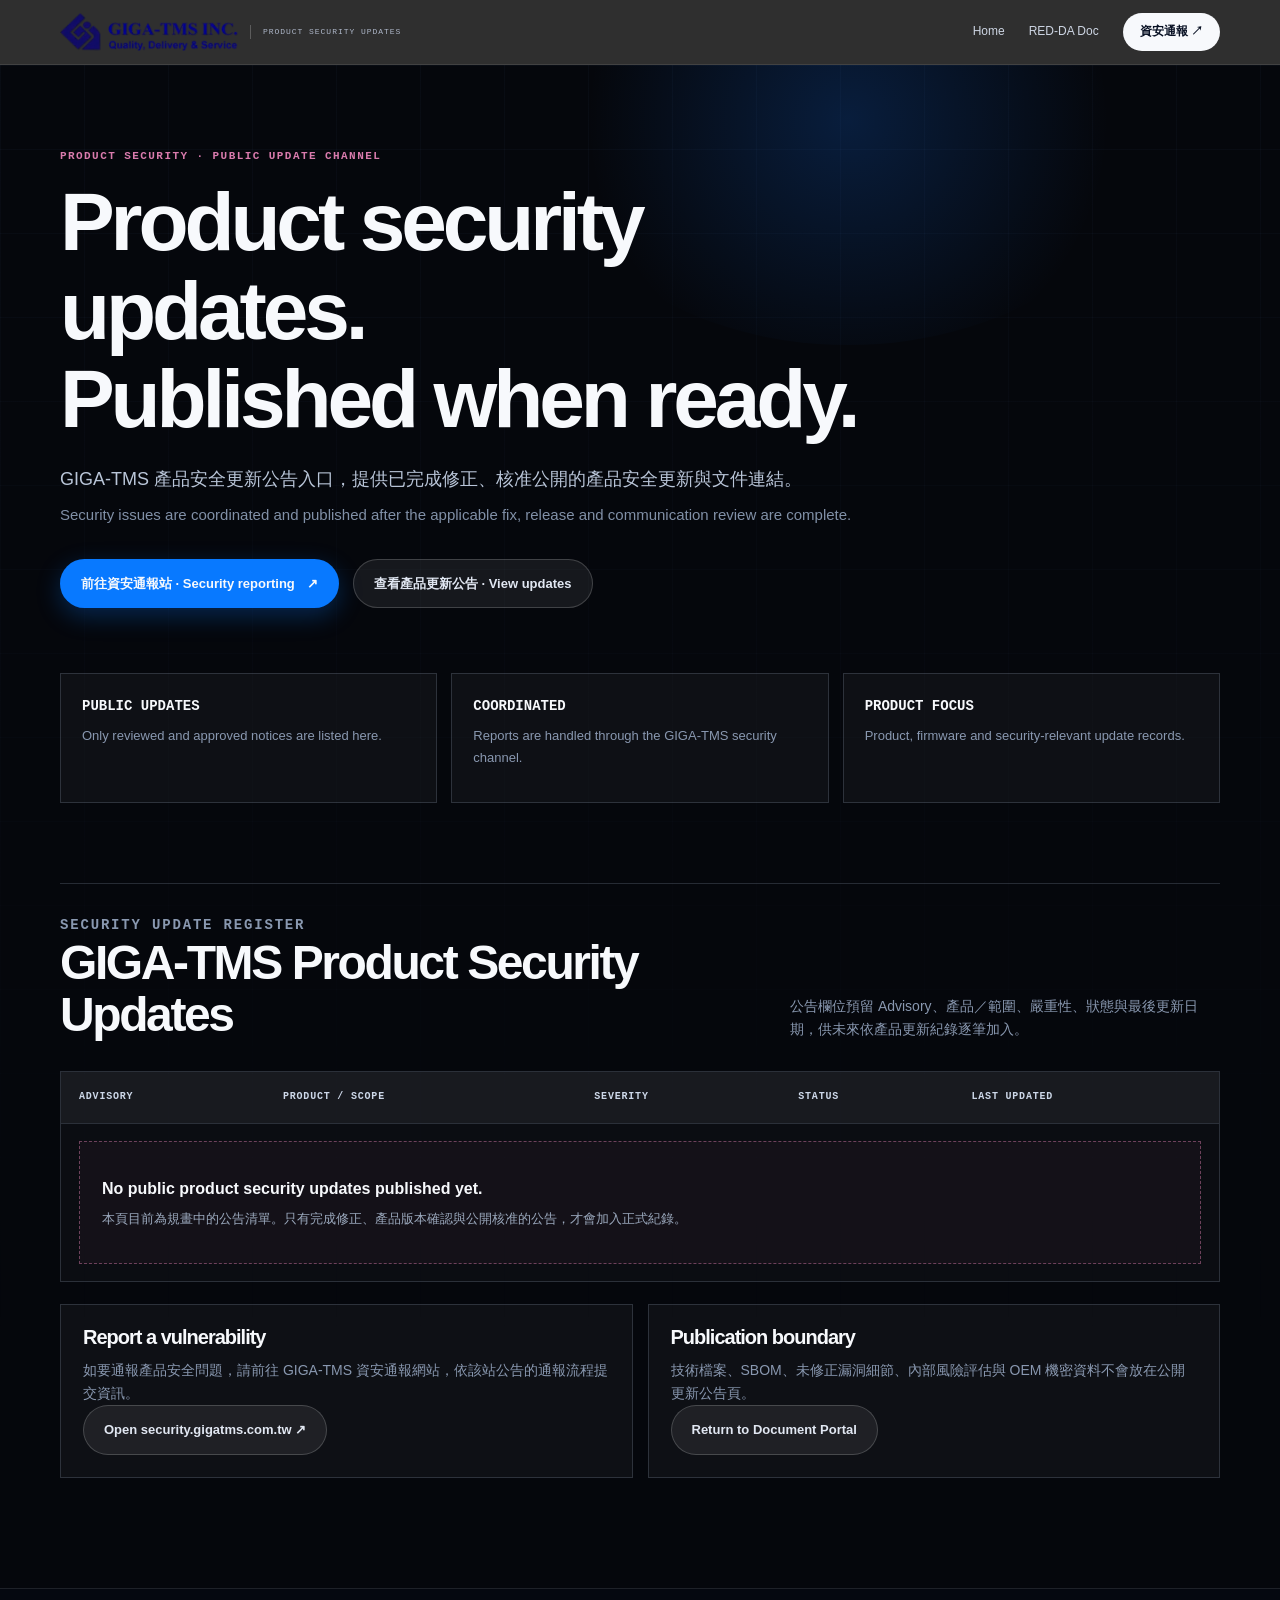
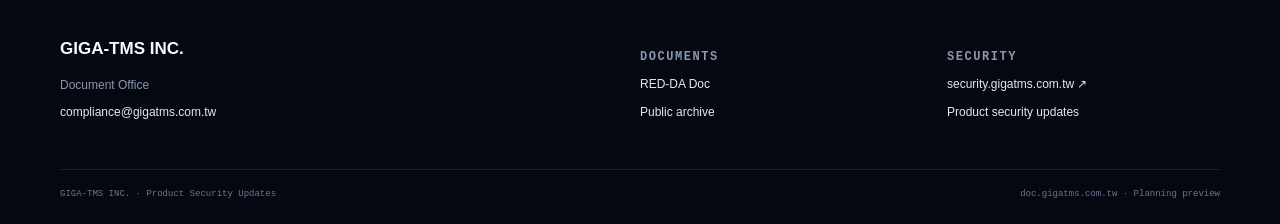
==== security-advisories/index.html @ 60b027fd "Add GIGA-TMS document portal planning site" ====
<!DOCTYPE html>
<html lang="en">
<head>
  <meta charset="UTF-8">
  <meta name="viewport" content="width=device-width, initial-scale=1">
  <title>Product Security Updates · GIGA-TMS Document Portal</title>
  <meta name="description" content="GIGA-TMS product security update and advisory publication page.">
  <meta name="theme-color" content="#05070c">
  <link rel="stylesheet" href="/assets/advisory.css">
</head>
<body>
  <header class="site-header">
    <div class="shell header-inner">
      <a class="brand" href="/" aria-label="GIGA-TMS Document Portal home">
        <img class="header-mark" src="/assets/GIGA-TMS_wordmark_color_transparent.png" alt="GIGA-TMS INC. Quality, Delivery &amp; Service">
        <span class="brand-context">PRODUCT SECURITY UPDATES</span>
      </a>
      <nav class="nav" aria-label="Primary navigation">
        <a href="/">Home</a>
        <a href="/doc/red-da/">RED-DA Doc</a>
        <a class="nav-cta" href="https://security.gigatms.com.tw" target="_blank" rel="noopener">資安通報 ↗</a>
      </nav>
    </div>
  </header>

  <main class="main">
    <div class="shell">
      <p class="eyebrow">PRODUCT SECURITY · PUBLIC UPDATE CHANNEL</p>
      <h1>Product security updates.<br><span>Published when ready.</span></h1>
      <p class="lead">GIGA-TMS 產品安全更新公告入口，提供已完成修正、核准公開的產品安全更新與文件連結。<span class="zh">Security issues are coordinated and published after the applicable fix, release and communication review are complete.</span></p>
      <div class="hero-actions">
        <a class="button button-primary" href="https://security.gigatms.com.tw" target="_blank" rel="noopener">前往資安通報站 · Security reporting <span aria-hidden="true">↗</span></a>
        <a class="button button-secondary" href="#updates">查看產品更新公告 · View updates</a>
      </div>

      <section class="summary-grid" aria-label="Security update policy summary">
        <article class="summary-card"><strong>PUBLIC UPDATES</strong><span>Only reviewed and approved notices are listed here.</span></article>
        <article class="summary-card"><strong>COORDINATED</strong><span>Reports are handled through the GIGA-TMS security channel.</span></article>
        <article class="summary-card"><strong>PRODUCT FOCUS</strong><span>Product, firmware and security-relevant update records.</span></article>
      </section>

      <section class="advisory-section" id="updates" aria-labelledby="updates-title">
        <div class="advisory-head">
          <div><p class="eyebrow">SECURITY UPDATE REGISTER</p><h2 id="updates-title">GIGA-TMS Product Security Updates</h2></div>
          <p>公告欄位預留 Advisory、產品／範圍、嚴重性、狀態與最後更新日期，供未來依產品更新紀錄逐筆加入。</p>
        </div>
        <div class="table-shell">
          <table>
            <thead><tr><th scope="col">Advisory</th><th scope="col">Product / Scope</th><th scope="col">Severity</th><th scope="col">Status</th><th scope="col">Last Updated</th></tr></thead>
            <tbody>
              <tr><td colspan="5"><div class="advisory-empty"><strong>No public product security updates published yet.</strong>本頁目前為規畫中的公告清單。只有完成修正、產品版本確認與公開核准的公告，才會加入正式紀錄。</div></td></tr>
            </tbody>
          </table>
        </div>
      </section>

      <section class="policy" aria-label="Reporting and publication policy">
        <article class="policy-card"><h3>Report a vulnerability</h3><p>如要通報產品安全問題，請前往 GIGA-TMS 資安通報網站，依該站公告的通報流程提交資訊。</p><a class="button button-secondary" href="https://security.gigatms.com.tw" target="_blank" rel="noopener">Open security.gigatms.com.tw ↗</a></article>
        <article class="policy-card"><h3>Publication boundary</h3><p>技術檔案、SBOM、未修正漏洞細節、內部風險評估與 OEM 機密資料不會放在公開更新公告頁。</p><a class="button button-secondary" href="/">Return to Document Portal</a></article>
      </section>
    </div>
  </main>

  <footer class="site-footer">
    <div class="shell footer-grid">
      <div><strong class="footer-company-name">GIGA-TMS INC.</strong><p>Document Office<br><a href="mailto:compliance@gigatms.com.tw">compliance@gigatms.com.tw</a></p></div>
      <div><p class="footer-label">DOCUMENTS</p><a href="/doc/red-da/">RED-DA Doc</a><a href="/doc/red-da/archive/">Public archive</a></div>
      <div><p class="footer-label">SECURITY</p><a href="https://security.gigatms.com.tw" target="_blank" rel="noopener">security.gigatms.com.tw ↗</a><a href="/security-advisories/">Product security updates</a></div>
    </div>
    <div class="shell footer-bottom"><span>GIGA-TMS INC. · Product Security Updates</span><span>doc.gigatms.com.tw · Planning preview</span></div>
  </footer>
</body>
</html>
---- assets/advisory.css ----
:root {
  --black: #05070c;
  --dark: #0b101c;
  --nav: #313131;
  --blue: #0879ff;
  --blue-light: #7db2ff;
  --purple: #693ac1;
  --green: #3ed379;
  --magenta: #d97bad;
  --white: #f7f9fc;
  --text: #c3ccdc;
  --muted: #8795aa;
  --line: rgba(188, 205, 233, .18);
  --sans: Inter, ui-sans-serif, -apple-system, BlinkMacSystemFont, "Segoe UI", "Microsoft JhengHei", "PingFang TC", Arial, sans-serif;
  --mono: "IBM Plex Mono", "SFMono-Regular", Consolas, monospace;
  --max: 1160px;
}

* { box-sizing: border-box; }
html { scroll-behavior: smooth; }
body { margin: 0; color: var(--text); background: var(--black); font-family: var(--sans); line-height: 1.65; }
a { color: inherit; }
.shell { width: min(var(--max), calc(100% - 72px)); margin-inline: auto; }
.site-header { position: sticky; top: 0; z-index: 20; border-bottom: 1px solid rgba(255, 255, 255, .09); background: rgba(49, 49, 49, .96); backdrop-filter: blur(13px); }
.header-inner { display: flex; align-items: center; justify-content: space-between; gap: 28px; min-height: 64px; }
.brand { display: flex; align-items: center; gap: 12px; color: var(--white); text-decoration: none; }
.header-mark { display: block; width: 178px; height: auto; opacity: .98; }
.brand-context { padding-left: 12px; border-left: 1px solid rgba(255, 255, 255, .22); color: #aeb7c9; font-family: var(--mono); font-size: 8px; letter-spacing: .12em; }
.nav { display: flex; align-items: center; gap: 24px; font-size: 12px; }
.nav a { color: #cdd5e3; text-decoration: none; }
.nav a:hover { color: var(--white); }
.nav .nav-cta { padding: 9px 17px; border-radius: 999px; color: #071023; background: var(--white); font-weight: 800; }
.nav .nav-cta:hover { color: var(--white); background: var(--blue); }
.main { position: relative; min-height: calc(100vh - 64px); padding: 82px 0 110px; overflow: hidden; }
.main::before { position: absolute; inset: 0; z-index: -2; background-image: linear-gradient(rgba(105, 134, 190, .055) 1px, transparent 1px), linear-gradient(90deg, rgba(105, 134, 190, .055) 1px, transparent 1px); background-size: 84px 84px; mask-image: linear-gradient(to bottom, rgba(0, 0, 0, .85), transparent 86%); content: ""; }
.main::after { position: absolute; top: -170px; left: 42%; z-index: -1; width: 620px; height: 450px; border-radius: 50%; background: radial-gradient(circle, rgba(22, 119, 255, .2), transparent 68%); content: ""; }
.eyebrow, .table-label, .footer-label { margin: 0 0 13px; color: var(--magenta); font-family: var(--mono); font-size: 11px; font-weight: 800; letter-spacing: .13em; }
h1, h2, h3 { line-height: 1.08; letter-spacing: -.05em; }
h1 { max-width: 900px; margin: 0; color: var(--white); font-size: clamp(44px, 7vw, 82px); }
h2 { margin: 0; color: var(--white); font-size: clamp(28px, 4vw, 48px); }
.lead { max-width: 800px; margin: 20px 0 0; color: #b9c5d8; font-size: 18px; line-height: 1.7; }
.lead .zh { display: block; margin-top: 8px; color: #8190a7; font-size: 15px; }
.hero-actions { display: flex; flex-wrap: wrap; gap: 14px; margin-top: 31px; }
.button { display: inline-flex; align-items: center; gap: 12px; padding: 13px 20px; border: 1px solid transparent; border-radius: 999px; font-size: 13px; font-weight: 800; text-decoration: none; transition: transform .18s ease, background .18s ease, border-color .18s ease; }
.button:hover { transform: translateY(-2px); }
.button-primary { color: var(--white); background: var(--blue); box-shadow: 0 8px 24px rgba(8, 121, 255, .28); }
.button-primary:hover { background: #3d97ff; }
.button-secondary { border-color: rgba(255, 255, 255, .18); color: #e1e7f2; background: rgba(255, 255, 255, .07); }
.button-secondary:hover { border-color: rgba(255, 255, 255, .35); background: rgba(255, 255, 255, .13); }
.summary-grid { display: grid; grid-template-columns: repeat(3, 1fr); gap: 14px; margin-top: 65px; }
.summary-card { min-height: 130px; padding: 21px; border: 1px solid var(--line); background: rgba(255, 255, 255, .035); }
.summary-card strong { display: block; color: var(--white); font-family: var(--mono); font-size: 14px; }
.summary-card span { display: block; margin-top: 7px; color: #8998b0; font-size: 13px; }
.advisory-section { margin-top: 80px; padding-top: 30px; border-top: 1px solid var(--line); }
.advisory-head { display: flex; align-items: end; justify-content: space-between; gap: 28px; }
.advisory-head p { max-width: 430px; margin: 0; color: #8998b0; font-size: 14px; }
.table-shell { margin-top: 30px; overflow-x: auto; border: 1px solid var(--line); background: rgba(255, 255, 255, .025); }
table { width: 100%; min-width: 800px; border-collapse: collapse; font-size: 13px; }
thead { background: rgba(255, 255, 255, .055); }
th, td { padding: 17px 18px; border-bottom: 1px solid var(--line); text-align: left; }
th { color: #cdd8e9; font-family: var(--mono); font-size: 10px; letter-spacing: .08em; text-transform: uppercase; }
td { color: #aebbd0; }
tbody tr:last-child td { border-bottom: 0; }
.advisory-id { color: var(--white); font-family: var(--mono); font-weight: 800; }
.advisory-empty { padding: 34px 22px; border: 1px dashed rgba(217, 123, 173, .45); color: #9ba9bd; background: rgba(217, 123, 173, .04); }
.advisory-empty strong { display: block; margin-bottom: 6px; color: var(--white); font-size: 16px; }
.severity, .status { display: inline-flex; align-items: center; gap: 7px; font-family: var(--mono); font-size: 10px; font-weight: 800; letter-spacing: .06em; }
.severity::before, .status::before { width: 6px; height: 6px; border-radius: 50%; background: currentColor; content: ""; }
.severity { color: #f4c56d; }
.status { color: var(--green); }
.policy { display: grid; grid-template-columns: 1fr 1fr; gap: 15px; margin-top: 22px; }
.policy-card { padding: 22px; border: 1px solid var(--line); background: rgba(255, 255, 255, .035); }
.policy-card h3 { margin: 0; color: var(--white); font-size: 20px; }
.policy-card p { margin: 10px 0 0; color: #8998b0; font-size: 14px; }
.site-footer { border-top: 1px solid rgba(255, 255, 255, .1); background: #050810; }
.footer-grid { display: grid; grid-template-columns: 2fr 1fr 1fr; gap: 34px; padding: 46px 0; }
.footer-company-name { display: block; color: var(--white); font-size: 17px; font-weight: 800; }
.footer-grid p { margin: 13px 0 0; color: #8998b0; font-size: 12px; }
.footer-grid a { display: block; margin-top: 8px; color: #e1e8f3; font-size: 12px; text-decoration: none; }
.footer-grid a:hover { color: var(--blue-light); }
.footer-bottom { display: flex; justify-content: space-between; gap: 20px; padding: 17px 0 22px; border-top: 1px solid rgba(255, 255, 255, .1); color: #677791; font-family: var(--mono); font-size: 9px; }
@media (max-width: 800px) { .summary-grid, .policy { grid-template-columns: 1fr; } .advisory-head { align-items: flex-start; flex-direction: column; } .footer-grid { grid-template-columns: 1fr 1fr; } }
@media (max-width: 570px) { .shell { width: min(var(--max), calc(100% - 28px)); } .header-mark { width: 166px; } .brand-context { display: none; } .nav a:not(.nav-cta) { display: none; } .main { padding-top: 58px; } .summary-grid { grid-template-columns: 1fr; margin-top: 46px; } .footer-grid { grid-template-columns: 1fr; gap: 24px; } .footer-bottom { align-items: flex-start; flex-direction: column; } }
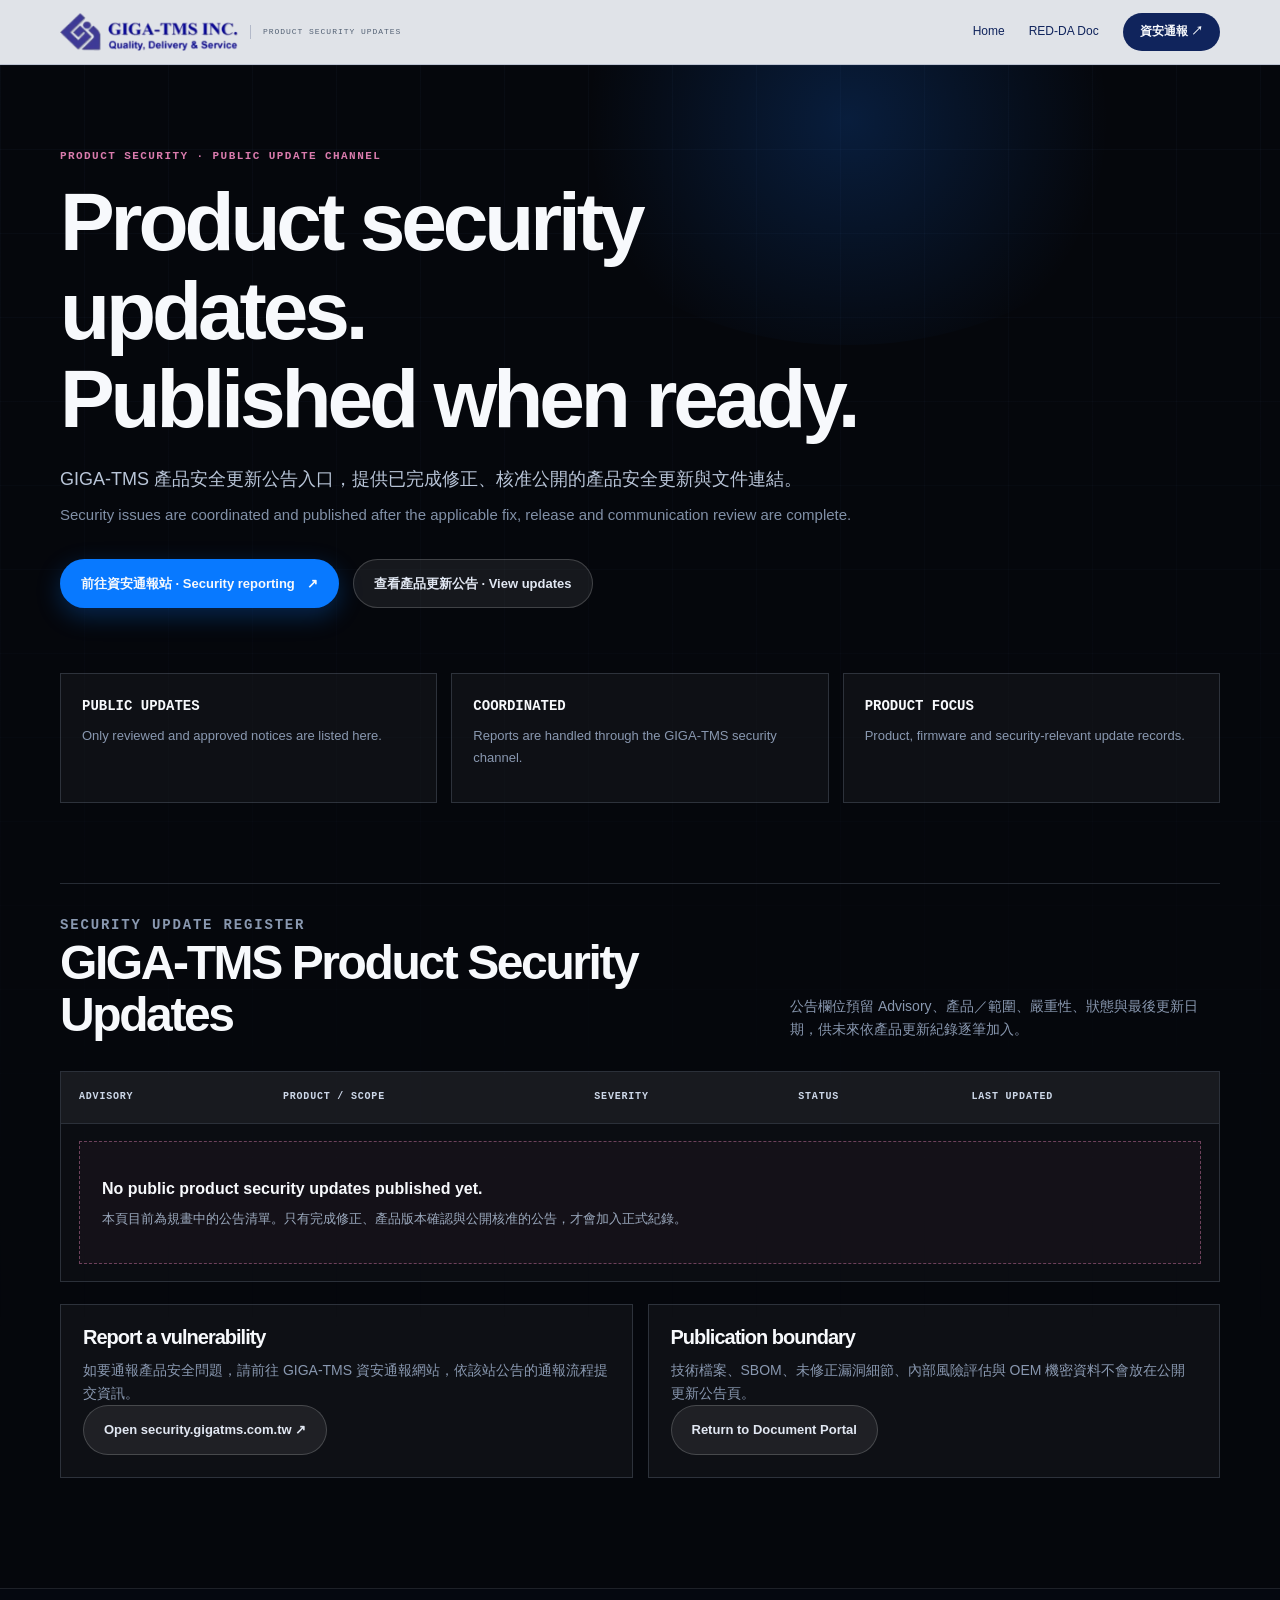
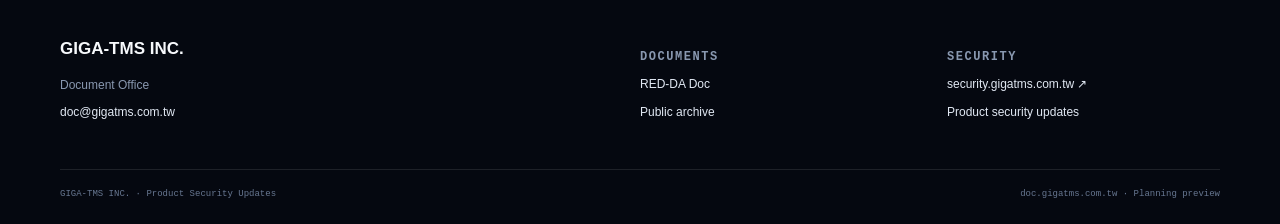
==== commit 662fcbda: "Refresh portal header and document office email" ====
--- a/security-advisories/index.html
+++ b/security-advisories/index.html
@@ -63,7 +63,7 @@
 
   <footer class="site-footer">
     <div class="shell footer-grid">
-      <div><strong class="footer-company-name">GIGA-TMS INC.</strong><p>Document Office<br><a href="mailto:compliance@gigatms.com.tw">compliance@gigatms.com.tw</a></p></div>
+      <div><strong class="footer-company-name">GIGA-TMS INC.</strong><p>Document Office<br><a href="mailto:doc@gigatms.com.tw">doc@gigatms.com.tw</a></p></div>
       <div><p class="footer-label">DOCUMENTS</p><a href="/doc/red-da/">RED-DA Doc</a><a href="/doc/red-da/archive/">Public archive</a></div>
       <div><p class="footer-label">SECURITY</p><a href="https://security.gigatms.com.tw" target="_blank" rel="noopener">security.gigatms.com.tw ↗</a><a href="/security-advisories/">Product security updates</a></div>
     </div>
--- a/assets/advisory.css
+++ b/assets/advisory.css
@@ -1,7 +1,7 @@
 :root {
   --black: #05070c;
   --dark: #0b101c;
-  --nav: #313131;
+  --nav: #e8ebf0;
   --blue: #0879ff;
   --blue-light: #7db2ff;
   --purple: #693ac1;
@@ -21,15 +21,15 @@
 body { margin: 0; color: var(--text); background: var(--black); font-family: var(--sans); line-height: 1.65; }
 a { color: inherit; }
 .shell { width: min(var(--max), calc(100% - 72px)); margin-inline: auto; }
-.site-header { position: sticky; top: 0; z-index: 20; border-bottom: 1px solid rgba(255, 255, 255, .09); background: rgba(49, 49, 49, .96); backdrop-filter: blur(13px); }
+.site-header { position: sticky; top: 0; z-index: 20; border-bottom: 1px solid rgba(16, 36, 92, .16); background: rgba(232, 235, 240, .97); backdrop-filter: blur(13px); }
 .header-inner { display: flex; align-items: center; justify-content: space-between; gap: 28px; min-height: 64px; }
-.brand { display: flex; align-items: center; gap: 12px; color: var(--white); text-decoration: none; }
+.brand { display: flex; align-items: center; gap: 12px; color: #10245c; text-decoration: none; }
 .header-mark { display: block; width: 178px; height: auto; opacity: .98; }
-.brand-context { padding-left: 12px; border-left: 1px solid rgba(255, 255, 255, .22); color: #aeb7c9; font-family: var(--mono); font-size: 8px; letter-spacing: .12em; }
+.brand-context { padding-left: 12px; border-left: 1px solid rgba(16, 36, 92, .22); color: #536174; font-family: var(--mono); font-size: 8px; letter-spacing: .12em; }
 .nav { display: flex; align-items: center; gap: 24px; font-size: 12px; }
-.nav a { color: #cdd5e3; text-decoration: none; }
-.nav a:hover { color: var(--white); }
-.nav .nav-cta { padding: 9px 17px; border-radius: 999px; color: #071023; background: var(--white); font-weight: 800; }
+.nav a { color: #10245c; text-decoration: none; }
+.nav a:hover { color: var(--blue); }
+.nav .nav-cta { padding: 9px 17px; border-radius: 999px; color: var(--white); background: #10245c; font-weight: 800; }
 .nav .nav-cta:hover { color: var(--white); background: var(--blue); }
 .main { position: relative; min-height: calc(100vh - 64px); padding: 82px 0 110px; overflow: hidden; }
 .main::before { position: absolute; inset: 0; z-index: -2; background-image: linear-gradient(rgba(105, 134, 190, .055) 1px, transparent 1px), linear-gradient(90deg, rgba(105, 134, 190, .055) 1px, transparent 1px); background-size: 84px 84px; mask-image: linear-gradient(to bottom, rgba(0, 0, 0, .85), transparent 86%); content: ""; }
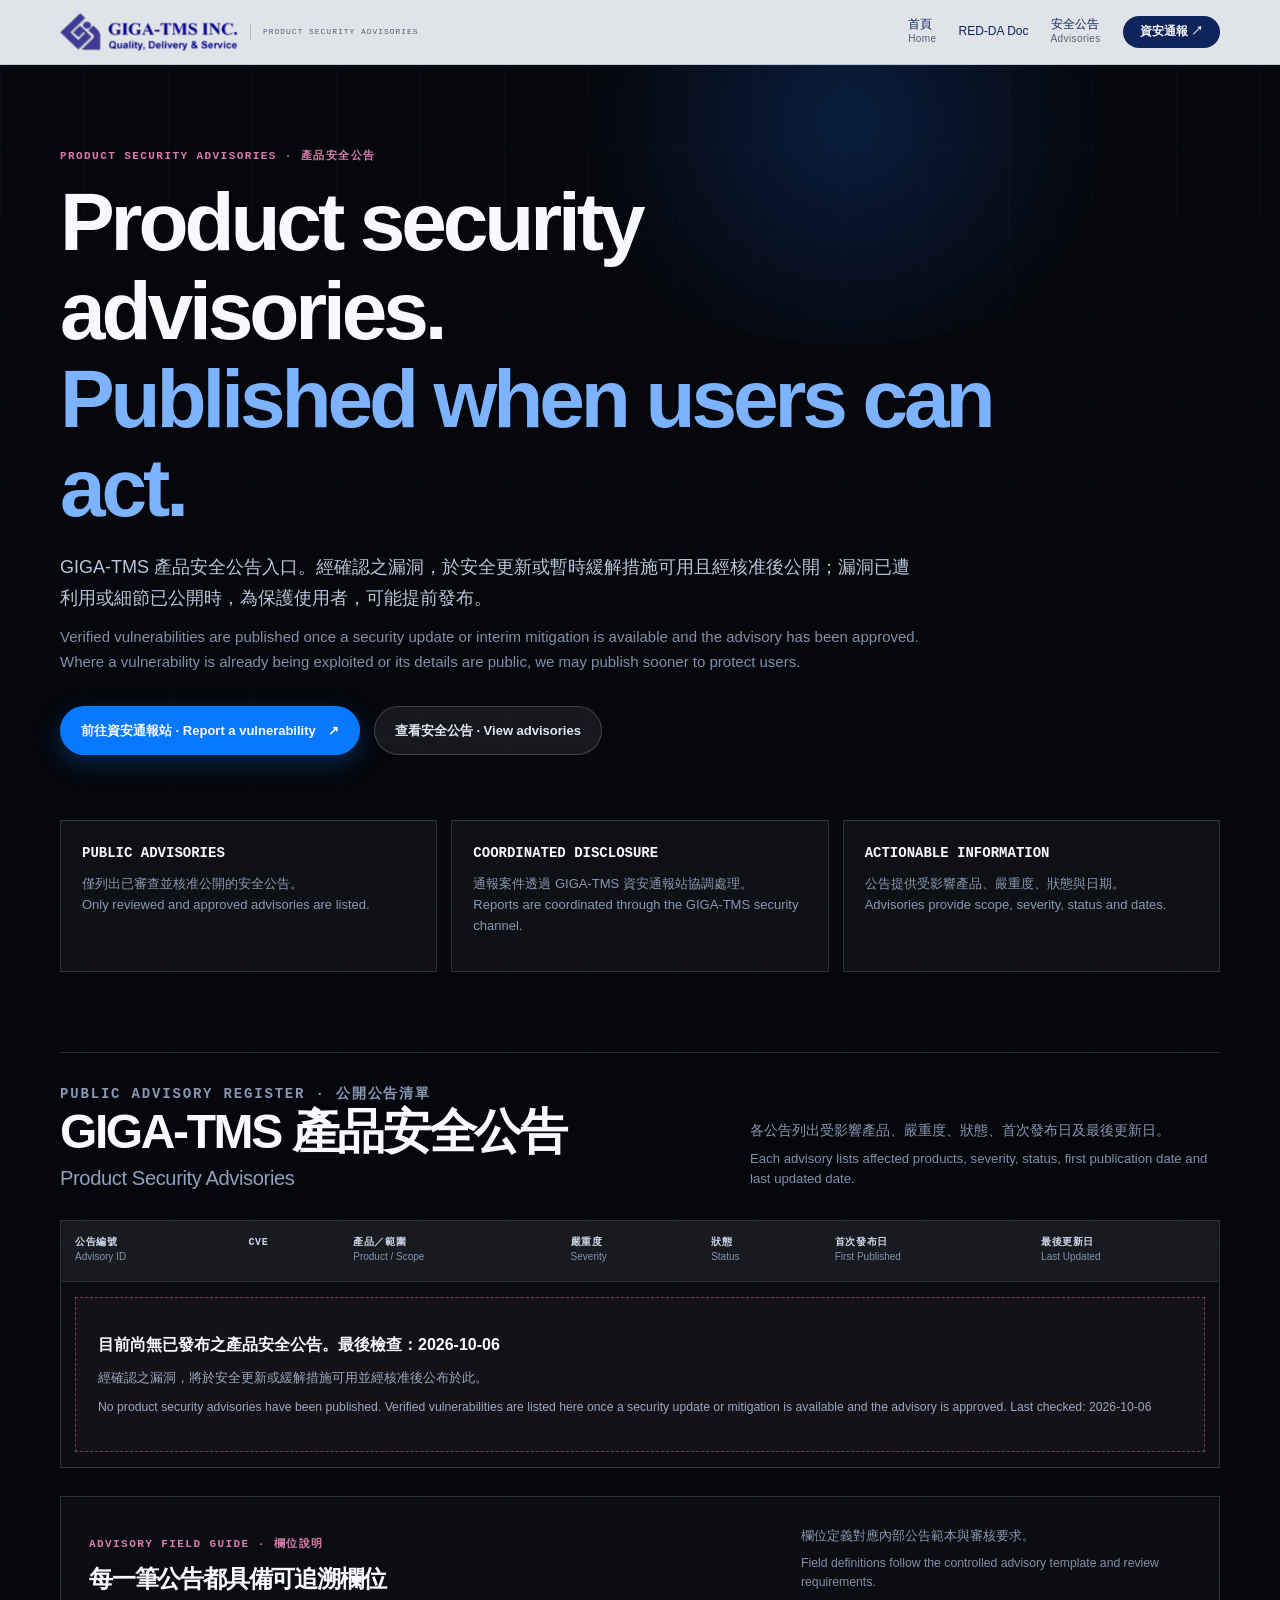
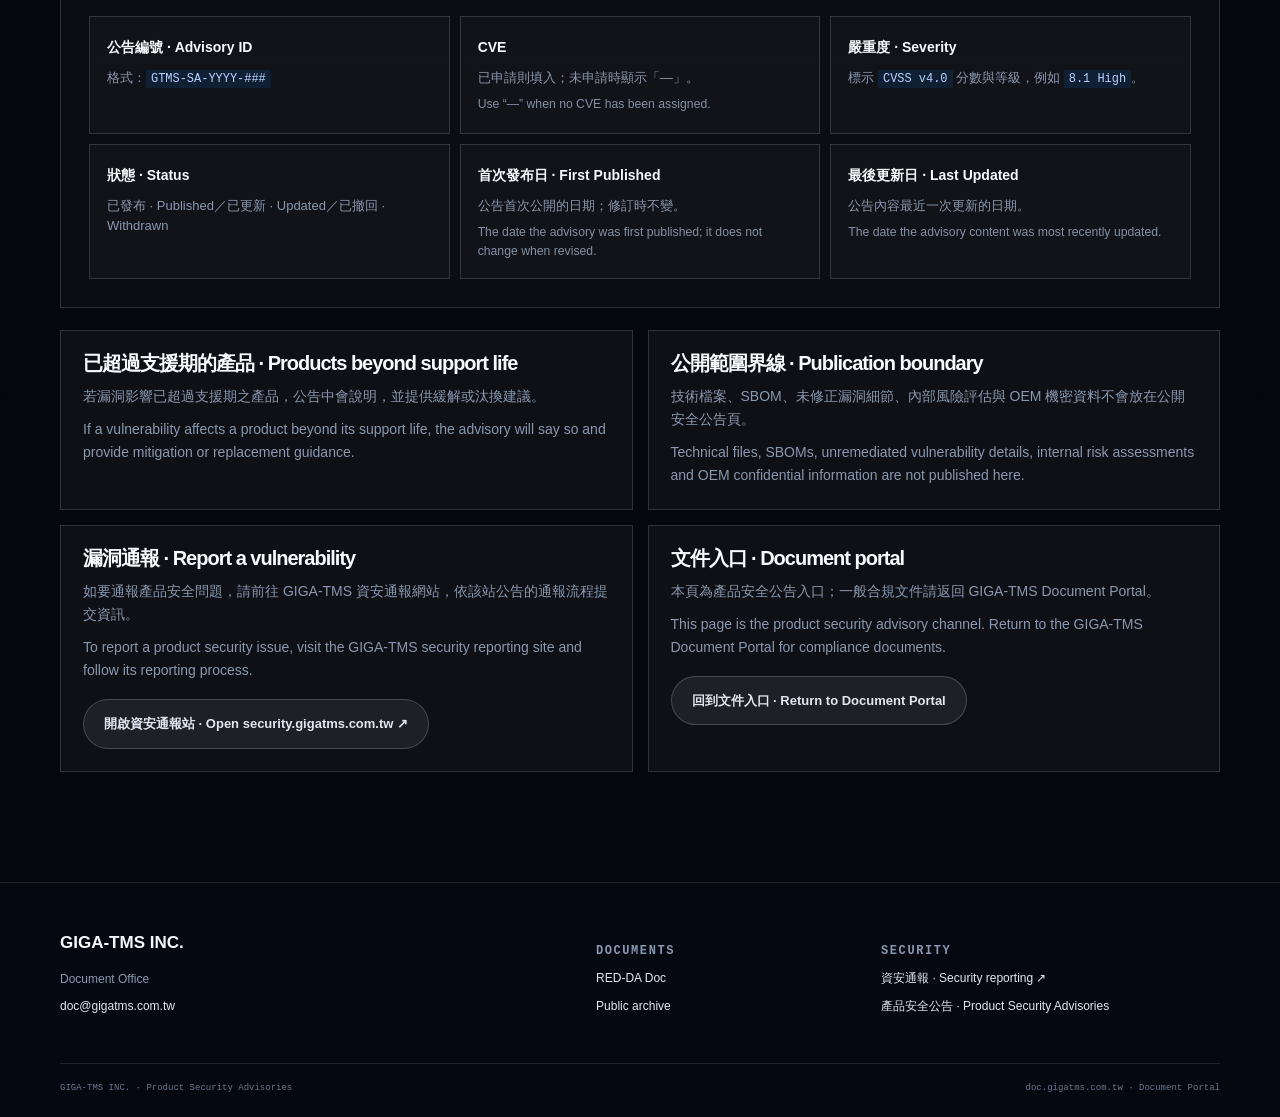
==== commit c0bb6839: "Align security advisory page with review guidance" ====
--- a/security-advisories/index.html
+++ b/security-advisories/index.html
@@ -1,10 +1,11 @@
 <!DOCTYPE html>
-<html lang="en">
+<html lang="zh-Hant">
 <head>
   <meta charset="UTF-8">
   <meta name="viewport" content="width=device-width, initial-scale=1">
-  <title>Product Security Updates · GIGA-TMS Document Portal</title>
-  <meta name="description" content="GIGA-TMS product security update and advisory publication page.">
+  <title>產品安全公告 · Product Security Advisories · GIGA-TMS Document Portal</title>
+  <meta name="description" content="GIGA-TMS 產品安全公告（Product Security Advisories）公開入口。">
+  <meta name="robots" content="noindex, nofollow">
   <meta name="theme-color" content="#05070c">
   <link rel="stylesheet" href="/assets/advisory.css">
 </head>
@@ -13,11 +14,12 @@
     <div class="shell header-inner">
       <a class="brand" href="/" aria-label="GIGA-TMS Document Portal home">
         <img class="header-mark" src="/assets/GIGA-TMS_wordmark_color_transparent.png" alt="GIGA-TMS INC. Quality, Delivery &amp; Service">
-        <span class="brand-context">PRODUCT SECURITY UPDATES</span>
+        <span class="brand-context">PRODUCT SECURITY ADVISORIES</span>
       </a>
       <nav class="nav" aria-label="Primary navigation">
-        <a href="/">Home</a>
+        <a href="/">首頁<br><span>Home</span></a>
         <a href="/doc/red-da/">RED-DA Doc</a>
+        <a href="/security-advisories/" aria-current="page">安全公告<br><span>Advisories</span></a>
         <a class="nav-cta" href="https://security.gigatms.com.tw" target="_blank" rel="noopener">資安通報 ↗</a>
       </nav>
     </div>
@@ -25,38 +27,65 @@
 
   <main class="main">
     <div class="shell">
-      <p class="eyebrow">PRODUCT SECURITY · PUBLIC UPDATE CHANNEL</p>
-      <h1>Product security updates.<br><span>Published when ready.</span></h1>
-      <p class="lead">GIGA-TMS 產品安全更新公告入口，提供已完成修正、核准公開的產品安全更新與文件連結。<span class="zh">Security issues are coordinated and published after the applicable fix, release and communication review are complete.</span></p>
+      <p class="eyebrow">PRODUCT SECURITY ADVISORIES · 產品安全公告</p>
+      <h1>Product security advisories.<br><span>Published when users can act.</span></h1>
+      <p class="lead">GIGA-TMS 產品安全公告入口。經確認之漏洞，於安全更新或暫時緩解措施可用且經核准後公開；漏洞已遭利用或細節已公開時，為保護使用者，可能提前發布。<span class="zh">Verified vulnerabilities are published once a security update or interim mitigation is available and the advisory has been approved. Where a vulnerability is already being exploited or its details are public, we may publish sooner to protect users.</span></p>
       <div class="hero-actions">
-        <a class="button button-primary" href="https://security.gigatms.com.tw" target="_blank" rel="noopener">前往資安通報站 · Security reporting <span aria-hidden="true">↗</span></a>
-        <a class="button button-secondary" href="#updates">查看產品更新公告 · View updates</a>
+        <a class="button button-primary" href="https://security.gigatms.com.tw" target="_blank" rel="noopener">前往資安通報站 · Report a vulnerability <span aria-hidden="true">↗</span></a>
+        <a class="button button-secondary" href="#advisories">查看安全公告 · View advisories</a>
       </div>
 
-      <section class="summary-grid" aria-label="Security update policy summary">
-        <article class="summary-card"><strong>PUBLIC UPDATES</strong><span>Only reviewed and approved notices are listed here.</span></article>
-        <article class="summary-card"><strong>COORDINATED</strong><span>Reports are handled through the GIGA-TMS security channel.</span></article>
-        <article class="summary-card"><strong>PRODUCT FOCUS</strong><span>Product, firmware and security-relevant update records.</span></article>
+      <section class="summary-grid" aria-label="Security advisory policy summary">
+        <article class="summary-card"><strong>PUBLIC ADVISORIES</strong><span>僅列出已審查並核准公開的安全公告。<br>Only reviewed and approved advisories are listed.</span></article>
+        <article class="summary-card"><strong>COORDINATED DISCLOSURE</strong><span>通報案件透過 GIGA-TMS 資安通報站協調處理。<br>Reports are coordinated through the GIGA-TMS security channel.</span></article>
+        <article class="summary-card"><strong>ACTIONABLE INFORMATION</strong><span>公告提供受影響產品、嚴重度、狀態與日期。<br>Advisories provide scope, severity, status and dates.</span></article>
       </section>
 
-      <section class="advisory-section" id="updates" aria-labelledby="updates-title">
+      <section class="advisory-section" id="advisories" aria-labelledby="advisories-title">
         <div class="advisory-head">
-          <div><p class="eyebrow">SECURITY UPDATE REGISTER</p><h2 id="updates-title">GIGA-TMS Product Security Updates</h2></div>
-          <p>公告欄位預留 Advisory、產品／範圍、嚴重性、狀態與最後更新日期，供未來依產品更新紀錄逐筆加入。</p>
+          <div><p class="eyebrow">PUBLIC ADVISORY REGISTER · 公開公告清單</p><h2 id="advisories-title">GIGA-TMS 產品安全公告<span class="heading-en">Product Security Advisories</span></h2></div>
+          <p>各公告列出受影響產品、嚴重度、狀態、首次發布日及最後更新日。<span class="en">Each advisory lists affected products, severity, status, first publication date and last updated date.</span></p>
         </div>
         <div class="table-shell">
           <table>
-            <thead><tr><th scope="col">Advisory</th><th scope="col">Product / Scope</th><th scope="col">Severity</th><th scope="col">Status</th><th scope="col">Last Updated</th></tr></thead>
+            <thead>
+              <tr>
+                <th scope="col">公告編號<br><span>Advisory ID</span></th>
+                <th scope="col">CVE</th>
+                <th scope="col">產品／範圍<br><span>Product / Scope</span></th>
+                <th scope="col">嚴重度<br><span>Severity</span></th>
+                <th scope="col">狀態<br><span>Status</span></th>
+                <th scope="col">首次發布日<br><span>First Published</span></th>
+                <th scope="col">最後更新日<br><span>Last Updated</span></th>
+              </tr>
+            </thead>
             <tbody>
-              <tr><td colspan="5"><div class="advisory-empty"><strong>No public product security updates published yet.</strong>本頁目前為規畫中的公告清單。只有完成修正、產品版本確認與公開核准的公告，才會加入正式紀錄。</div></td></tr>
+              <tr><td colspan="7"><div class="advisory-empty"><strong>目前尚無已發布之產品安全公告。最後檢查：2026-10-06</strong><span>經確認之漏洞，將於安全更新或緩解措施可用並經核准後公布於此。</span><span class="en">No product security advisories have been published. Verified vulnerabilities are listed here once a security update or mitigation is available and the advisory is approved. Last checked: 2026-10-06</span></div></td></tr>
             </tbody>
           </table>
         </div>
+
+        <section class="field-guide" aria-labelledby="field-guide-title">
+          <div class="field-guide-head"><div><p class="eyebrow">ADVISORY FIELD GUIDE · 欄位說明</p><h3 id="field-guide-title">每一筆公告都具備可追溯欄位</h3></div><p>欄位定義對應內部公告範本與審核要求。<span class="en">Field definitions follow the controlled advisory template and review requirements.</span></p></div>
+          <div class="field-grid">
+            <article><strong>公告編號 · Advisory ID</strong><p>格式：<code>GTMS-SA-YYYY-###</code></p></article>
+            <article><strong>CVE</strong><p>已申請則填入；未申請時顯示「—」。<span class="en">Use “—” when no CVE has been assigned.</span></p></article>
+            <article><strong>嚴重度 · Severity</strong><p>標示 <code>CVSS v4.0</code> 分數與等級，例如 <code>8.1 High</code>。</p></article>
+            <article><strong>狀態 · Status</strong><p>已發布 · Published／已更新 · Updated／已撤回 · Withdrawn</p></article>
+            <article><strong>首次發布日 · First Published</strong><p>公告首次公開的日期；修訂時不變。<span class="en">The date the advisory was first published; it does not change when revised.</span></p></article>
+            <article><strong>最後更新日 · Last Updated</strong><p>公告內容最近一次更新的日期。<span class="en">The date the advisory content was most recently updated.</span></p></article>
+          </div>
+        </section>
+      </section>
+
+      <section class="publication-notes" aria-label="Additional publication notes">
+        <article class="policy-card"><h3>已超過支援期的產品 · Products beyond support life</h3><p>若漏洞影響已超過支援期之產品，公告中會說明，並提供緩解或汰換建議。</p><p class="en">If a vulnerability affects a product beyond its support life, the advisory will say so and provide mitigation or replacement guidance.</p></article>
+        <article class="policy-card"><h3>公開範圍界線 · Publication boundary</h3><p>技術檔案、SBOM、未修正漏洞細節、內部風險評估與 OEM 機密資料不會放在公開安全公告頁。</p><p class="en">Technical files, SBOMs, unremediated vulnerability details, internal risk assessments and OEM confidential information are not published here.</p></article>
       </section>
 
       <section class="policy" aria-label="Reporting and publication policy">
-        <article class="policy-card"><h3>Report a vulnerability</h3><p>如要通報產品安全問題，請前往 GIGA-TMS 資安通報網站，依該站公告的通報流程提交資訊。</p><a class="button button-secondary" href="https://security.gigatms.com.tw" target="_blank" rel="noopener">Open security.gigatms.com.tw ↗</a></article>
-        <article class="policy-card"><h3>Publication boundary</h3><p>技術檔案、SBOM、未修正漏洞細節、內部風險評估與 OEM 機密資料不會放在公開更新公告頁。</p><a class="button button-secondary" href="/">Return to Document Portal</a></article>
+        <article class="policy-card"><h3>漏洞通報 · Report a vulnerability</h3><p>如要通報產品安全問題，請前往 GIGA-TMS 資安通報網站，依該站公告的通報流程提交資訊。</p><p class="en">To report a product security issue, visit the GIGA-TMS security reporting site and follow its reporting process.</p><a class="button button-secondary" href="https://security.gigatms.com.tw" target="_blank" rel="noopener">開啟資安通報站 · Open security.gigatms.com.tw ↗</a></article>
+        <article class="policy-card"><h3>文件入口 · Document portal</h3><p>本頁為產品安全公告入口；一般合規文件請返回 GIGA-TMS Document Portal。</p><p class="en">This page is the product security advisory channel. Return to the GIGA-TMS Document Portal for compliance documents.</p><a class="button button-secondary" href="/">回到文件入口 · Return to Document Portal</a></article>
       </section>
     </div>
   </main>
@@ -65,9 +94,9 @@
     <div class="shell footer-grid">
       <div><strong class="footer-company-name">GIGA-TMS INC.</strong><p>Document Office<br><a href="mailto:doc@gigatms.com.tw">doc@gigatms.com.tw</a></p></div>
       <div><p class="footer-label">DOCUMENTS</p><a href="/doc/red-da/">RED-DA Doc</a><a href="/doc/red-da/archive/">Public archive</a></div>
-      <div><p class="footer-label">SECURITY</p><a href="https://security.gigatms.com.tw" target="_blank" rel="noopener">security.gigatms.com.tw ↗</a><a href="/security-advisories/">Product security updates</a></div>
+      <div><p class="footer-label">SECURITY</p><a href="https://security.gigatms.com.tw" target="_blank" rel="noopener">資安通報 · Security reporting ↗</a><a href="/security-advisories/">產品安全公告 · Product Security Advisories</a></div>
     </div>
-    <div class="shell footer-bottom"><span>GIGA-TMS INC. · Product Security Updates</span><span>doc.gigatms.com.tw · Planning preview</span></div>
+    <div class="shell footer-bottom"><span>GIGA-TMS INC. · Product Security Advisories</span><span>doc.gigatms.com.tw · Document Portal</span></div>
   </footer>
 </body>
 </html>
--- a/assets/advisory.css
+++ b/assets/advisory.css
@@ -26,8 +26,9 @@
 .brand { display: flex; align-items: center; gap: 12px; color: #10245c; text-decoration: none; }
 .header-mark { display: block; width: 178px; height: auto; opacity: .98; }
 .brand-context { padding-left: 12px; border-left: 1px solid rgba(16, 36, 92, .22); color: #536174; font-family: var(--mono); font-size: 8px; letter-spacing: .12em; }
-.nav { display: flex; align-items: center; gap: 24px; font-size: 12px; }
-.nav a { color: #10245c; text-decoration: none; }
+.nav { display: flex; align-items: center; gap: 22px; font-size: 12px; }
+.nav a { color: #10245c; text-decoration: none; line-height: 1.15; }
+.nav a span { color: #536174; font-size: 10px; letter-spacing: .04em; }
 .nav a:hover { color: var(--blue); }
 .nav .nav-cta { padding: 9px 17px; border-radius: 999px; color: var(--white); background: #10245c; font-weight: 800; }
 .nav .nav-cta:hover { color: var(--white); background: var(--blue); }
@@ -36,10 +37,13 @@
 .main::after { position: absolute; top: -170px; left: 42%; z-index: -1; width: 620px; height: 450px; border-radius: 50%; background: radial-gradient(circle, rgba(22, 119, 255, .2), transparent 68%); content: ""; }
 .eyebrow, .table-label, .footer-label { margin: 0 0 13px; color: var(--magenta); font-family: var(--mono); font-size: 11px; font-weight: 800; letter-spacing: .13em; }
 h1, h2, h3 { line-height: 1.08; letter-spacing: -.05em; }
-h1 { max-width: 900px; margin: 0; color: var(--white); font-size: clamp(44px, 7vw, 82px); }
+h1 { max-width: 960px; margin: 0; color: var(--white); font-size: clamp(44px, 7vw, 82px); }
+h1 span { color: var(--blue-light); }
 h2 { margin: 0; color: var(--white); font-size: clamp(28px, 4vw, 48px); }
-.lead { max-width: 800px; margin: 20px 0 0; color: #b9c5d8; font-size: 18px; line-height: 1.7; }
-.lead .zh { display: block; margin-top: 8px; color: #8190a7; font-size: 15px; }
+.heading-en { display: block; margin-top: 10px; color: #8fa1bc; font-size: .42em; font-weight: 500; letter-spacing: -.02em; }
+.lead { max-width: 860px; margin: 20px 0 0; color: #b9c5d8; font-size: 18px; line-height: 1.7; }
+.lead .zh { display: block; margin-top: 10px; color: #8190a7; font-size: 15px; }
+.en { display: block; margin-top: 7px; color: #8190a7; font-size: .94em; line-height: 1.55; }
 .hero-actions { display: flex; flex-wrap: wrap; gap: 14px; margin-top: 31px; }
 .button { display: inline-flex; align-items: center; gap: 12px; padding: 13px 20px; border: 1px solid transparent; border-radius: 999px; font-size: 13px; font-weight: 800; text-decoration: none; transition: transform .18s ease, background .18s ease, border-color .18s ease; }
 .button:hover { transform: translateY(-2px); }
@@ -48,36 +52,51 @@
 .button-secondary { border-color: rgba(255, 255, 255, .18); color: #e1e7f2; background: rgba(255, 255, 255, .07); }
 .button-secondary:hover { border-color: rgba(255, 255, 255, .35); background: rgba(255, 255, 255, .13); }
 .summary-grid { display: grid; grid-template-columns: repeat(3, 1fr); gap: 14px; margin-top: 65px; }
-.summary-card { min-height: 130px; padding: 21px; border: 1px solid var(--line); background: rgba(255, 255, 255, .035); }
+.summary-card { min-height: 152px; padding: 21px; border: 1px solid var(--line); background: rgba(255, 255, 255, .035); }
 .summary-card strong { display: block; color: var(--white); font-family: var(--mono); font-size: 14px; }
-.summary-card span { display: block; margin-top: 7px; color: #8998b0; font-size: 13px; }
+.summary-card span { display: block; margin-top: 9px; color: #8998b0; font-size: 13px; line-height: 1.6; }
 .advisory-section { margin-top: 80px; padding-top: 30px; border-top: 1px solid var(--line); }
 .advisory-head { display: flex; align-items: end; justify-content: space-between; gap: 28px; }
-.advisory-head p { max-width: 430px; margin: 0; color: #8998b0; font-size: 14px; }
+.advisory-head p { max-width: 470px; margin: 0; color: #8998b0; font-size: 14px; }
 .table-shell { margin-top: 30px; overflow-x: auto; border: 1px solid var(--line); background: rgba(255, 255, 255, .025); }
-table { width: 100%; min-width: 800px; border-collapse: collapse; font-size: 13px; }
+table { width: 100%; min-width: 1120px; border-collapse: collapse; font-size: 13px; }
 thead { background: rgba(255, 255, 255, .055); }
-th, td { padding: 17px 18px; border-bottom: 1px solid var(--line); text-align: left; }
-th { color: #cdd8e9; font-family: var(--mono); font-size: 10px; letter-spacing: .08em; text-transform: uppercase; }
+th, td { padding: 15px 14px; border-bottom: 1px solid var(--line); text-align: left; vertical-align: top; }
+th { color: #cdd8e9; font-family: var(--mono); font-size: 10px; line-height: 1.45; letter-spacing: .06em; text-transform: uppercase; white-space: nowrap; }
+th span { color: #8493aa; font-family: var(--sans); font-size: 10px; font-weight: 500; letter-spacing: 0; text-transform: none; }
 td { color: #aebbd0; }
 tbody tr:last-child td { border-bottom: 0; }
 .advisory-id { color: var(--white); font-family: var(--mono); font-weight: 800; }
 .advisory-empty { padding: 34px 22px; border: 1px dashed rgba(217, 123, 173, .45); color: #9ba9bd; background: rgba(217, 123, 173, .04); }
-.advisory-empty strong { display: block; margin-bottom: 6px; color: var(--white); font-size: 16px; }
+.advisory-empty strong, .advisory-empty span { display: block; }
+.advisory-empty strong { margin-bottom: 9px; color: var(--white); font-size: 16px; }
+.advisory-empty .en { margin-top: 10px; color: #9ba9bd; }
 .severity, .status { display: inline-flex; align-items: center; gap: 7px; font-family: var(--mono); font-size: 10px; font-weight: 800; letter-spacing: .06em; }
 .severity::before, .status::before { width: 6px; height: 6px; border-radius: 50%; background: currentColor; content: ""; }
 .severity { color: #f4c56d; }
 .status { color: var(--green); }
-.policy { display: grid; grid-template-columns: 1fr 1fr; gap: 15px; margin-top: 22px; }
+.field-guide { margin-top: 28px; padding: 28px; border: 1px solid var(--line); background: rgba(255, 255, 255, .025); }
+.field-guide-head { display: flex; align-items: end; justify-content: space-between; gap: 28px; }
+.field-guide-head h3 { margin: 0; color: var(--white); font-size: 24px; }
+.field-guide-head > p { max-width: 390px; margin: 0; color: #8998b0; font-size: 13px; }
+.field-grid { display: grid; grid-template-columns: repeat(3, 1fr); gap: 10px; margin-top: 24px; }
+.field-grid article { min-height: 118px; padding: 17px; border: 1px solid var(--line); background: rgba(255, 255, 255, .025); }
+.field-grid strong { color: var(--white); font-size: 14px; }
+.field-grid p { margin: 8px 0 0; color: #8998b0; font-size: 13px; line-height: 1.55; }
+code { padding: 2px 5px; color: #b9d3ff; background: rgba(8, 121, 255, .12); font-family: var(--mono); font-size: .92em; }
+.publication-notes { display: grid; grid-template-columns: 1fr 1fr; gap: 15px; margin-top: 22px; }
+.policy { display: grid; grid-template-columns: 1fr 1fr; gap: 15px; margin-top: 15px; }
 .policy-card { padding: 22px; border: 1px solid var(--line); background: rgba(255, 255, 255, .035); }
 .policy-card h3 { margin: 0; color: var(--white); font-size: 20px; }
-.policy-card p { margin: 10px 0 0; color: #8998b0; font-size: 14px; }
+.policy-card p { margin: 10px 0 0; color: #8998b0; font-size: 14px; line-height: 1.65; }
+.policy-card .button { margin-top: 17px; }
 .site-footer { border-top: 1px solid rgba(255, 255, 255, .1); background: #050810; }
-.footer-grid { display: grid; grid-template-columns: 2fr 1fr 1fr; gap: 34px; padding: 46px 0; }
+.footer-grid { display: grid; grid-template-columns: 2fr 1fr 1.35fr; gap: 34px; padding: 46px 0; }
 .footer-company-name { display: block; color: var(--white); font-size: 17px; font-weight: 800; }
 .footer-grid p { margin: 13px 0 0; color: #8998b0; font-size: 12px; }
 .footer-grid a { display: block; margin-top: 8px; color: #e1e8f3; font-size: 12px; text-decoration: none; }
 .footer-grid a:hover { color: var(--blue-light); }
 .footer-bottom { display: flex; justify-content: space-between; gap: 20px; padding: 17px 0 22px; border-top: 1px solid rgba(255, 255, 255, .1); color: #677791; font-family: var(--mono); font-size: 9px; }
-@media (max-width: 800px) { .summary-grid, .policy { grid-template-columns: 1fr; } .advisory-head { align-items: flex-start; flex-direction: column; } .footer-grid { grid-template-columns: 1fr 1fr; } }
-@media (max-width: 570px) { .shell { width: min(var(--max), calc(100% - 28px)); } .header-mark { width: 166px; } .brand-context { display: none; } .nav a:not(.nav-cta) { display: none; } .main { padding-top: 58px; } .summary-grid { grid-template-columns: 1fr; margin-top: 46px; } .footer-grid { grid-template-columns: 1fr; gap: 24px; } .footer-bottom { align-items: flex-start; flex-direction: column; } }
+@media (max-width: 980px) { .summary-grid, .field-grid { grid-template-columns: 1fr 1fr; } .publication-notes, .policy { grid-template-columns: 1fr; } .advisory-head, .field-guide-head { align-items: flex-start; flex-direction: column; } .footer-grid { grid-template-columns: 1fr 1fr; } }
+@media (max-width: 800px) { .nav a:not(.nav-cta):not([aria-current="page"]) { display: none; } .nav { gap: 10px; } }
+@media (max-width: 570px) { .shell { width: min(var(--max), calc(100% - 28px)); } .header-mark { width: 166px; } .brand-context { display: none; } .main { padding-top: 58px; } .summary-grid, .field-grid { grid-template-columns: 1fr; } .summary-grid { margin-top: 46px; } .footer-grid { grid-template-columns: 1fr; gap: 24px; } .footer-bottom { align-items: flex-start; flex-direction: column; } h1 { font-size: clamp(40px, 13vw, 62px); } .lead { font-size: 16px; } .hero-actions { flex-direction: column; align-items: stretch; } .button { justify-content: center; } .field-guide { padding: 20px; } }
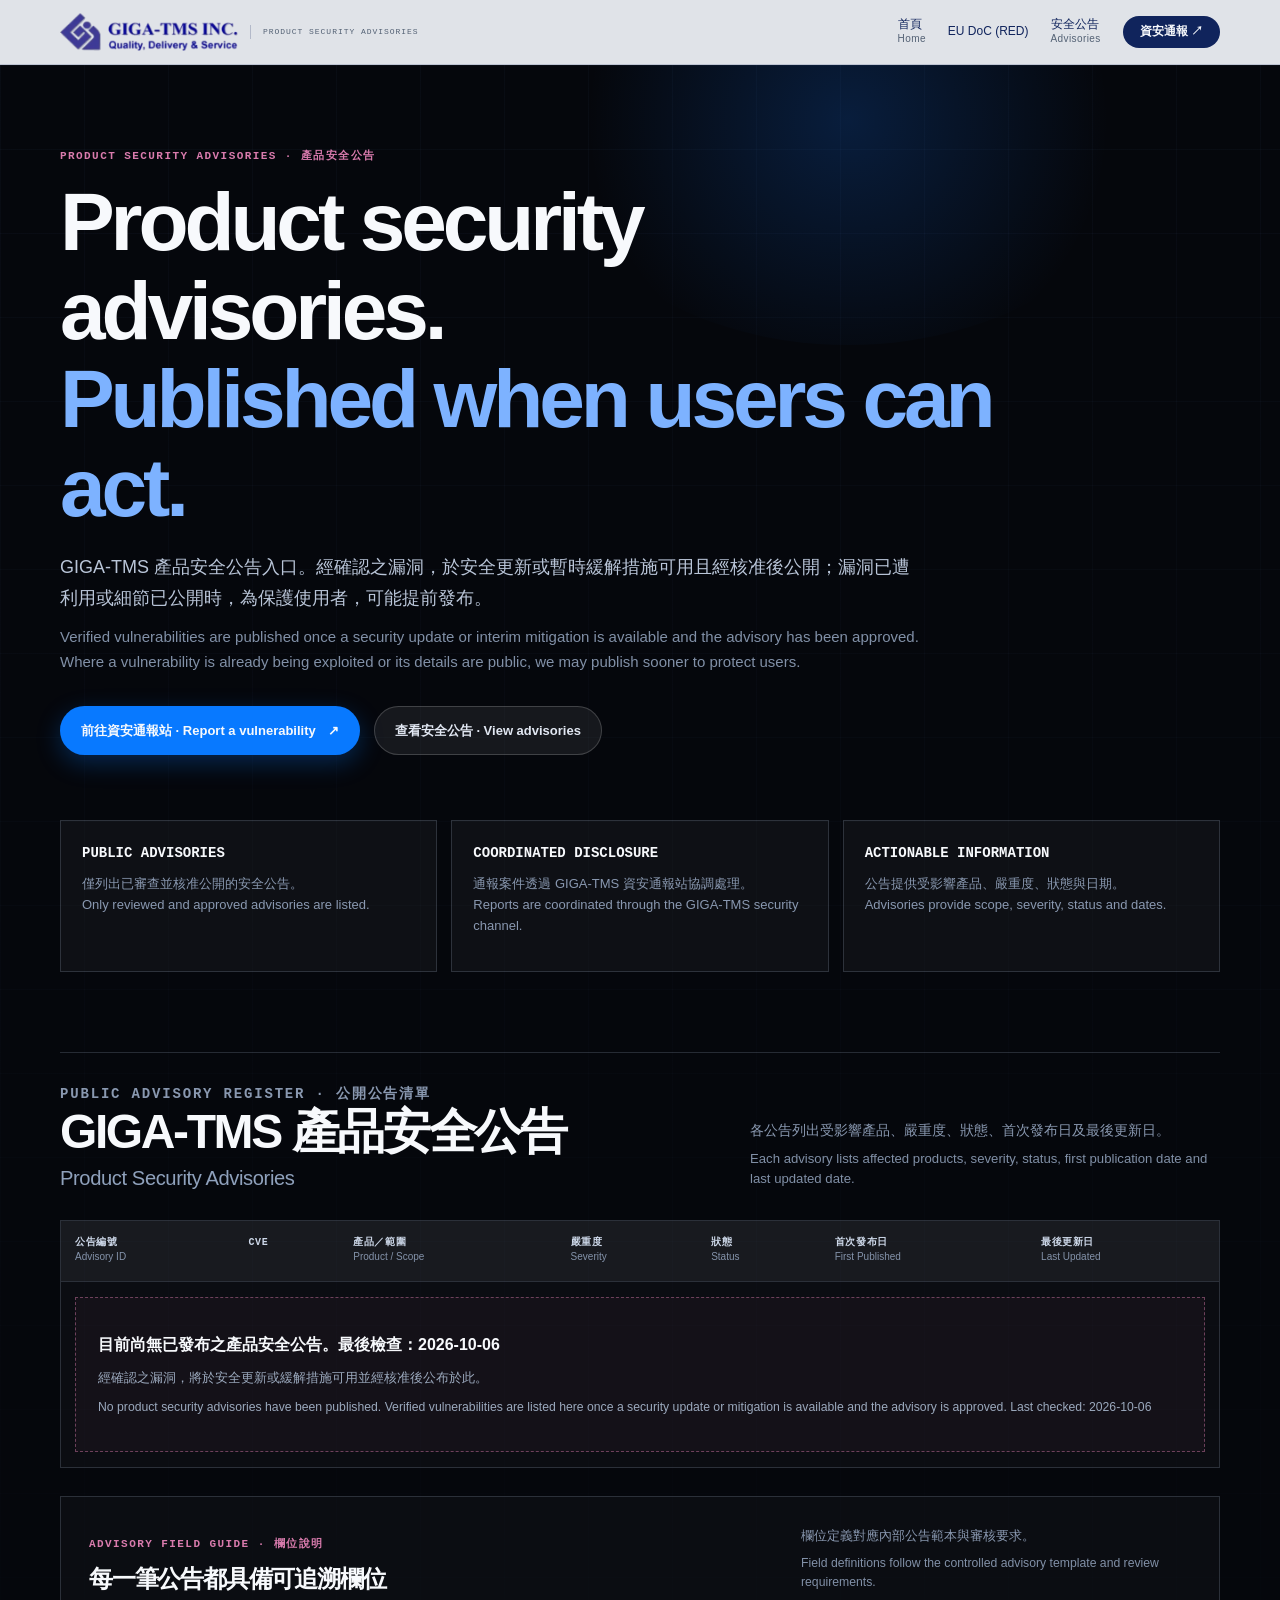
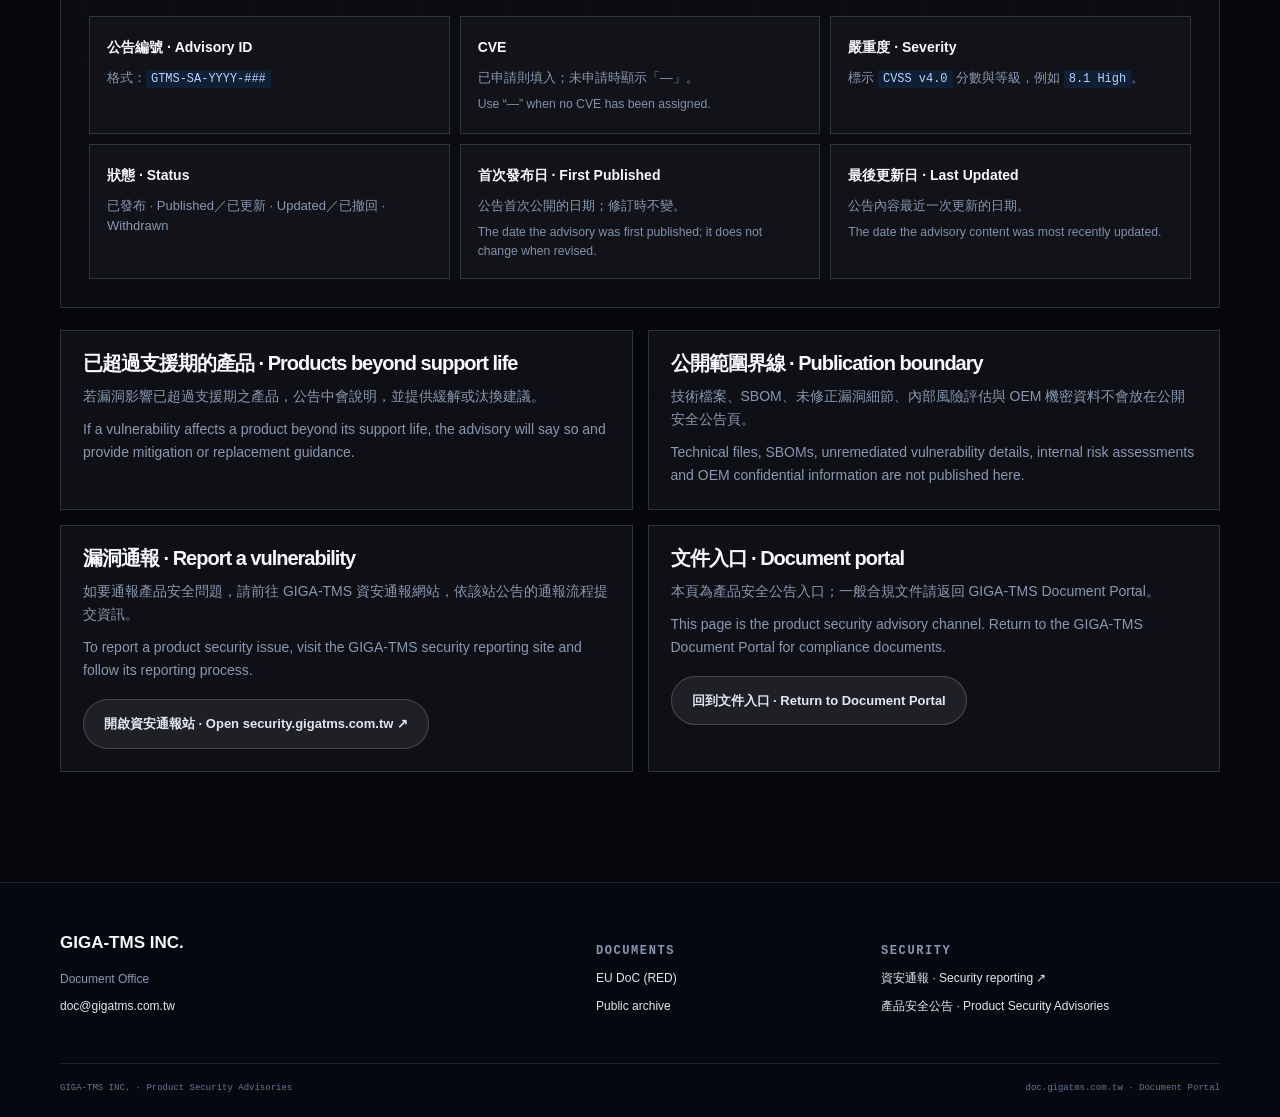
==== commit 057707f0: "Trial EU DoC RED catalogue route" ====
--- a/security-advisories/index.html
+++ b/security-advisories/index.html
@@ -5,7 +5,6 @@
   <meta name="viewport" content="width=device-width, initial-scale=1">
   <title>產品安全公告 · Product Security Advisories · GIGA-TMS Document Portal</title>
   <meta name="description" content="GIGA-TMS 產品安全公告（Product Security Advisories）公開入口。">
-  <meta name="robots" content="noindex, nofollow">
   <meta name="theme-color" content="#05070c">
   <link rel="stylesheet" href="/assets/advisory.css">
 </head>
@@ -18,7 +17,7 @@
       </a>
       <nav class="nav" aria-label="Primary navigation">
         <a href="/">首頁<br><span>Home</span></a>
-        <a href="/doc/red-da/">RED-DA Doc</a>
+        <a href="/doc/eu-doc-red/">EU DoC (RED)</a>
         <a href="/security-advisories/" aria-current="page">安全公告<br><span>Advisories</span></a>
         <a class="nav-cta" href="https://security.gigatms.com.tw" target="_blank" rel="noopener">資安通報 ↗</a>
       </nav>
@@ -93,7 +92,7 @@
   <footer class="site-footer">
     <div class="shell footer-grid">
       <div><strong class="footer-company-name">GIGA-TMS INC.</strong><p>Document Office<br><a href="mailto:doc@gigatms.com.tw">doc@gigatms.com.tw</a></p></div>
-      <div><p class="footer-label">DOCUMENTS</p><a href="/doc/red-da/">RED-DA Doc</a><a href="/doc/red-da/archive/">Public archive</a></div>
+      <div><p class="footer-label">DOCUMENTS</p><a href="/doc/eu-doc-red/">EU DoC (RED)</a><a href="/doc/eu-doc-red/archive/">Public archive</a></div>
       <div><p class="footer-label">SECURITY</p><a href="https://security.gigatms.com.tw" target="_blank" rel="noopener">資安通報 · Security reporting ↗</a><a href="/security-advisories/">產品安全公告 · Product Security Advisories</a></div>
     </div>
     <div class="shell footer-bottom"><span>GIGA-TMS INC. · Product Security Advisories</span><span>doc.gigatms.com.tw · Document Portal</span></div>
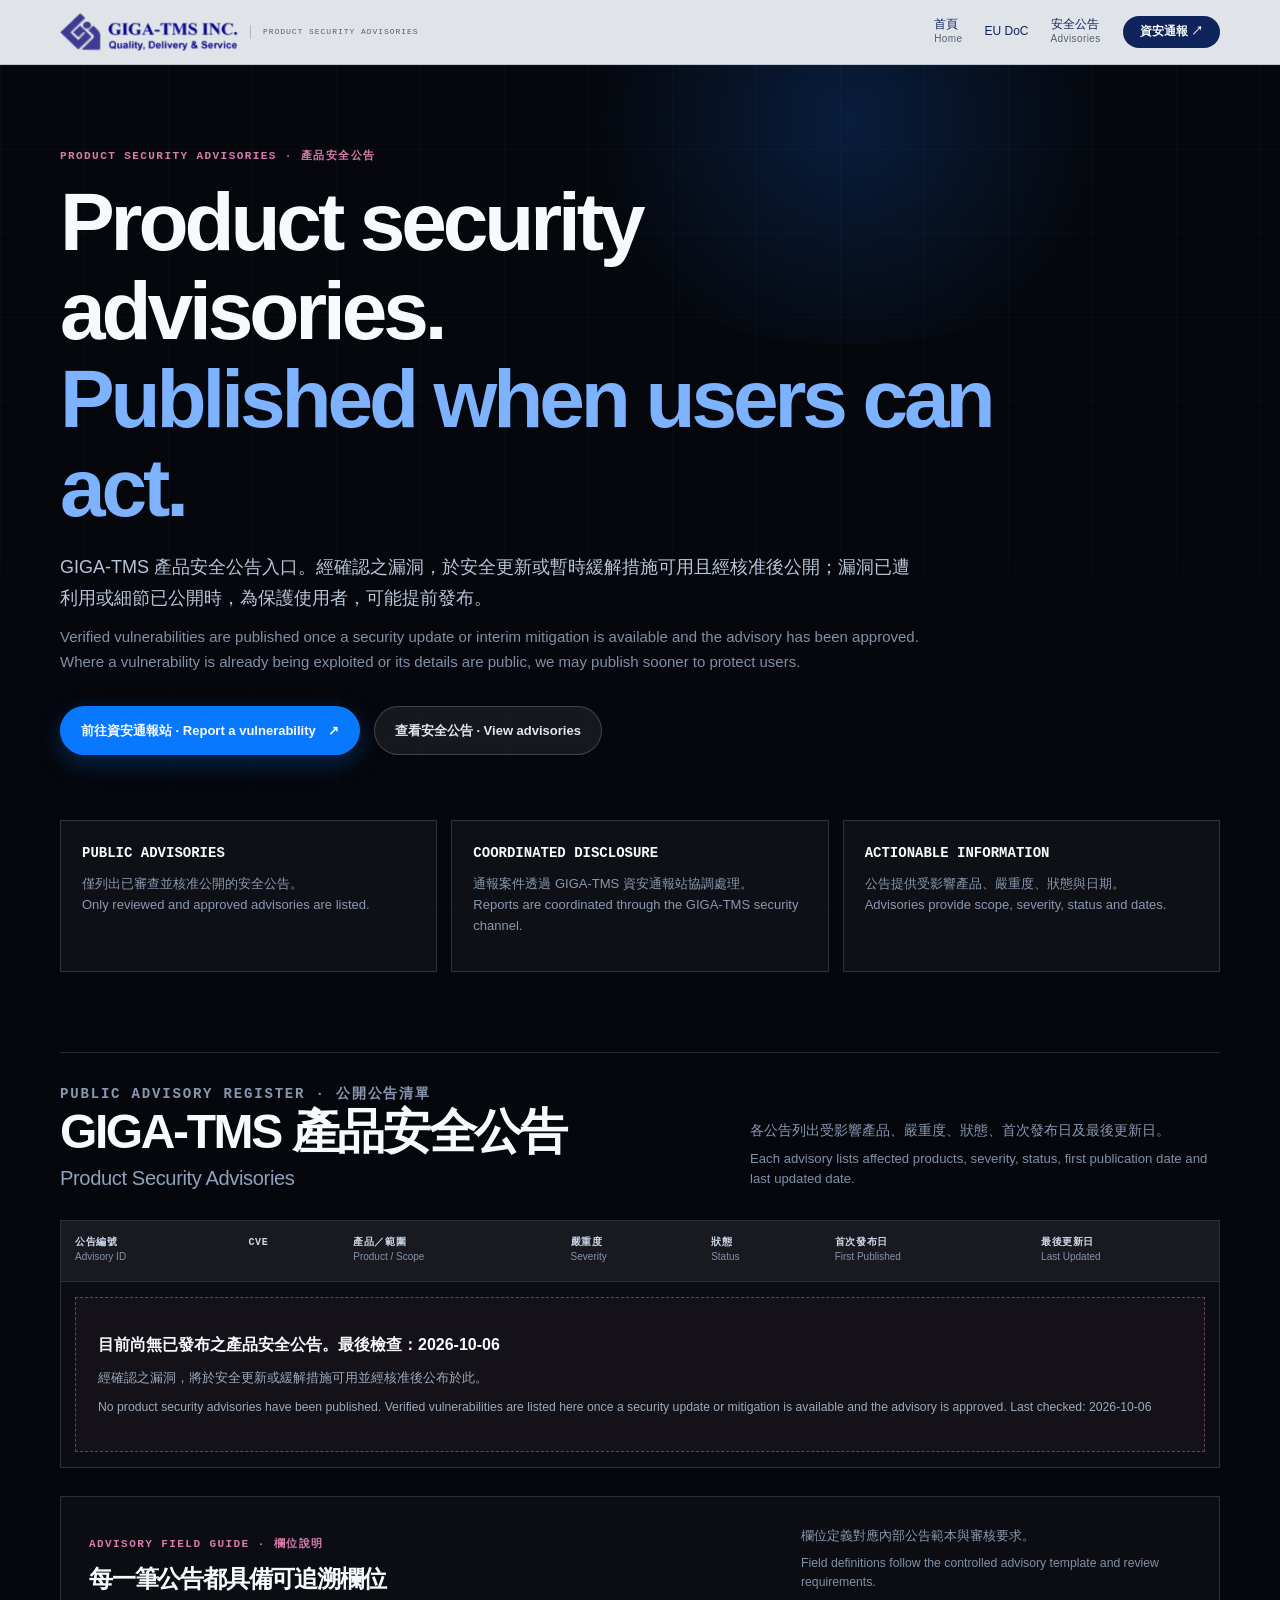
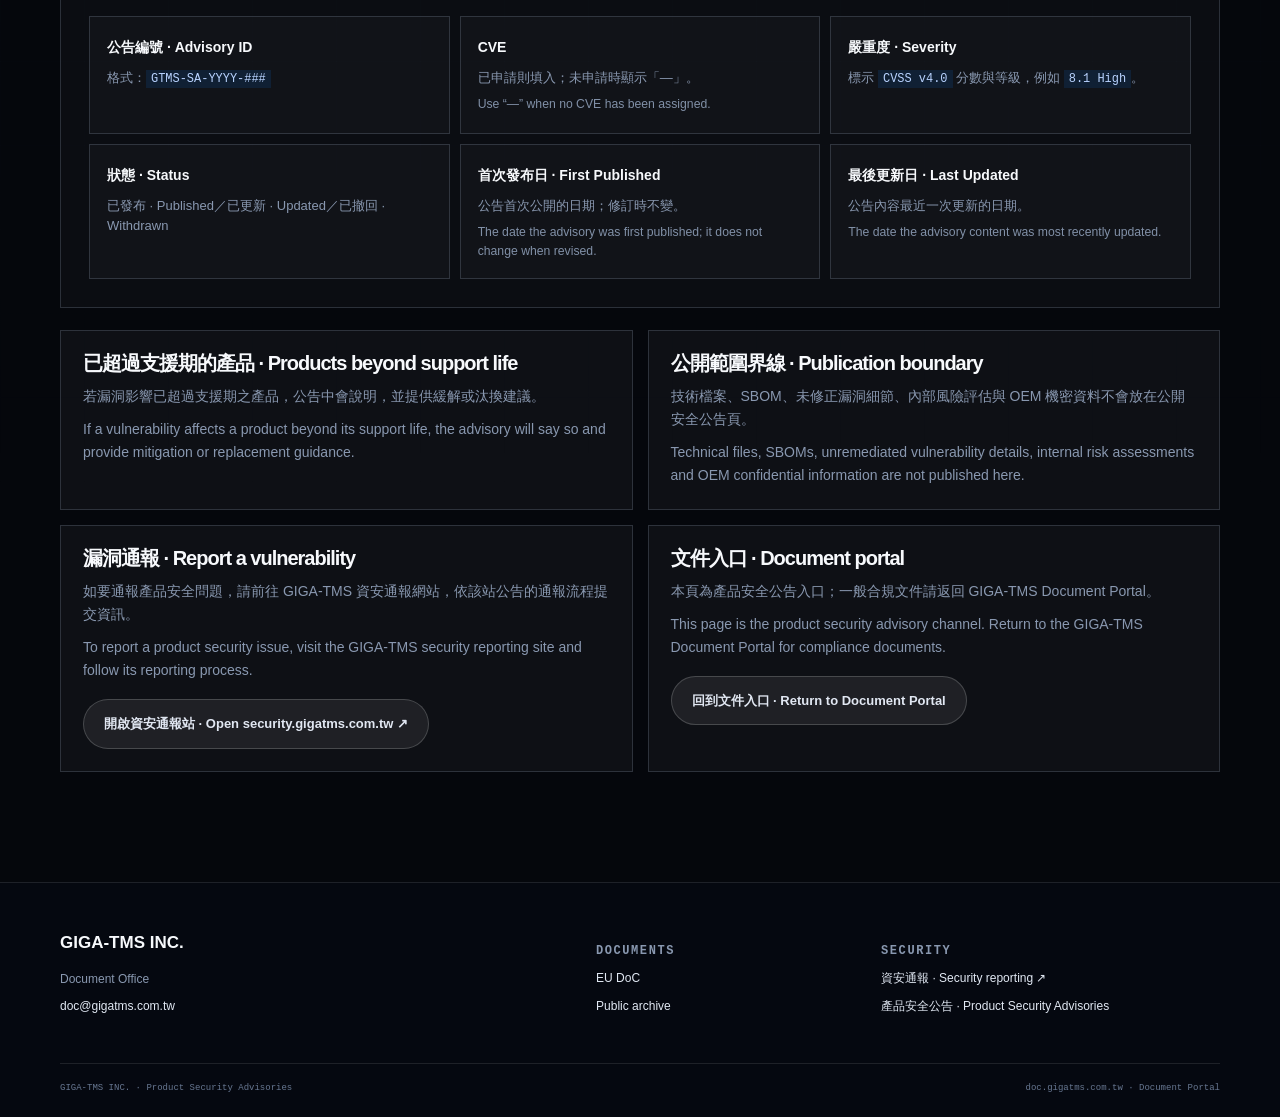
==== commit 72367962: "Clarify EU DoC catalogue and CRA integration" ====
--- a/security-advisories/index.html
+++ b/security-advisories/index.html
@@ -17,7 +17,7 @@
       </a>
       <nav class="nav" aria-label="Primary navigation">
         <a href="/">首頁<br><span>Home</span></a>
-        <a href="/doc/eu-doc-red/">EU DoC (RED)</a>
+        <a href="/doc/eu-doc-red/">EU DoC</a>
         <a href="/security-advisories/" aria-current="page">安全公告<br><span>Advisories</span></a>
         <a class="nav-cta" href="https://security.gigatms.com.tw" target="_blank" rel="noopener">資安通報 ↗</a>
       </nav>
@@ -92,7 +92,7 @@
   <footer class="site-footer">
     <div class="shell footer-grid">
       <div><strong class="footer-company-name">GIGA-TMS INC.</strong><p>Document Office<br><a href="mailto:doc@gigatms.com.tw">doc@gigatms.com.tw</a></p></div>
-      <div><p class="footer-label">DOCUMENTS</p><a href="/doc/eu-doc-red/">EU DoC (RED)</a><a href="/doc/eu-doc-red/archive/">Public archive</a></div>
+      <div><p class="footer-label">DOCUMENTS</p><a href="/doc/eu-doc-red/">EU DoC</a><a href="/doc/eu-doc-red/archive/">Public archive</a></div>
       <div><p class="footer-label">SECURITY</p><a href="https://security.gigatms.com.tw" target="_blank" rel="noopener">資安通報 · Security reporting ↗</a><a href="/security-advisories/">產品安全公告 · Product Security Advisories</a></div>
     </div>
     <div class="shell footer-bottom"><span>GIGA-TMS INC. · Product Security Advisories</span><span>doc.gigatms.com.tw · Document Portal</span></div>
